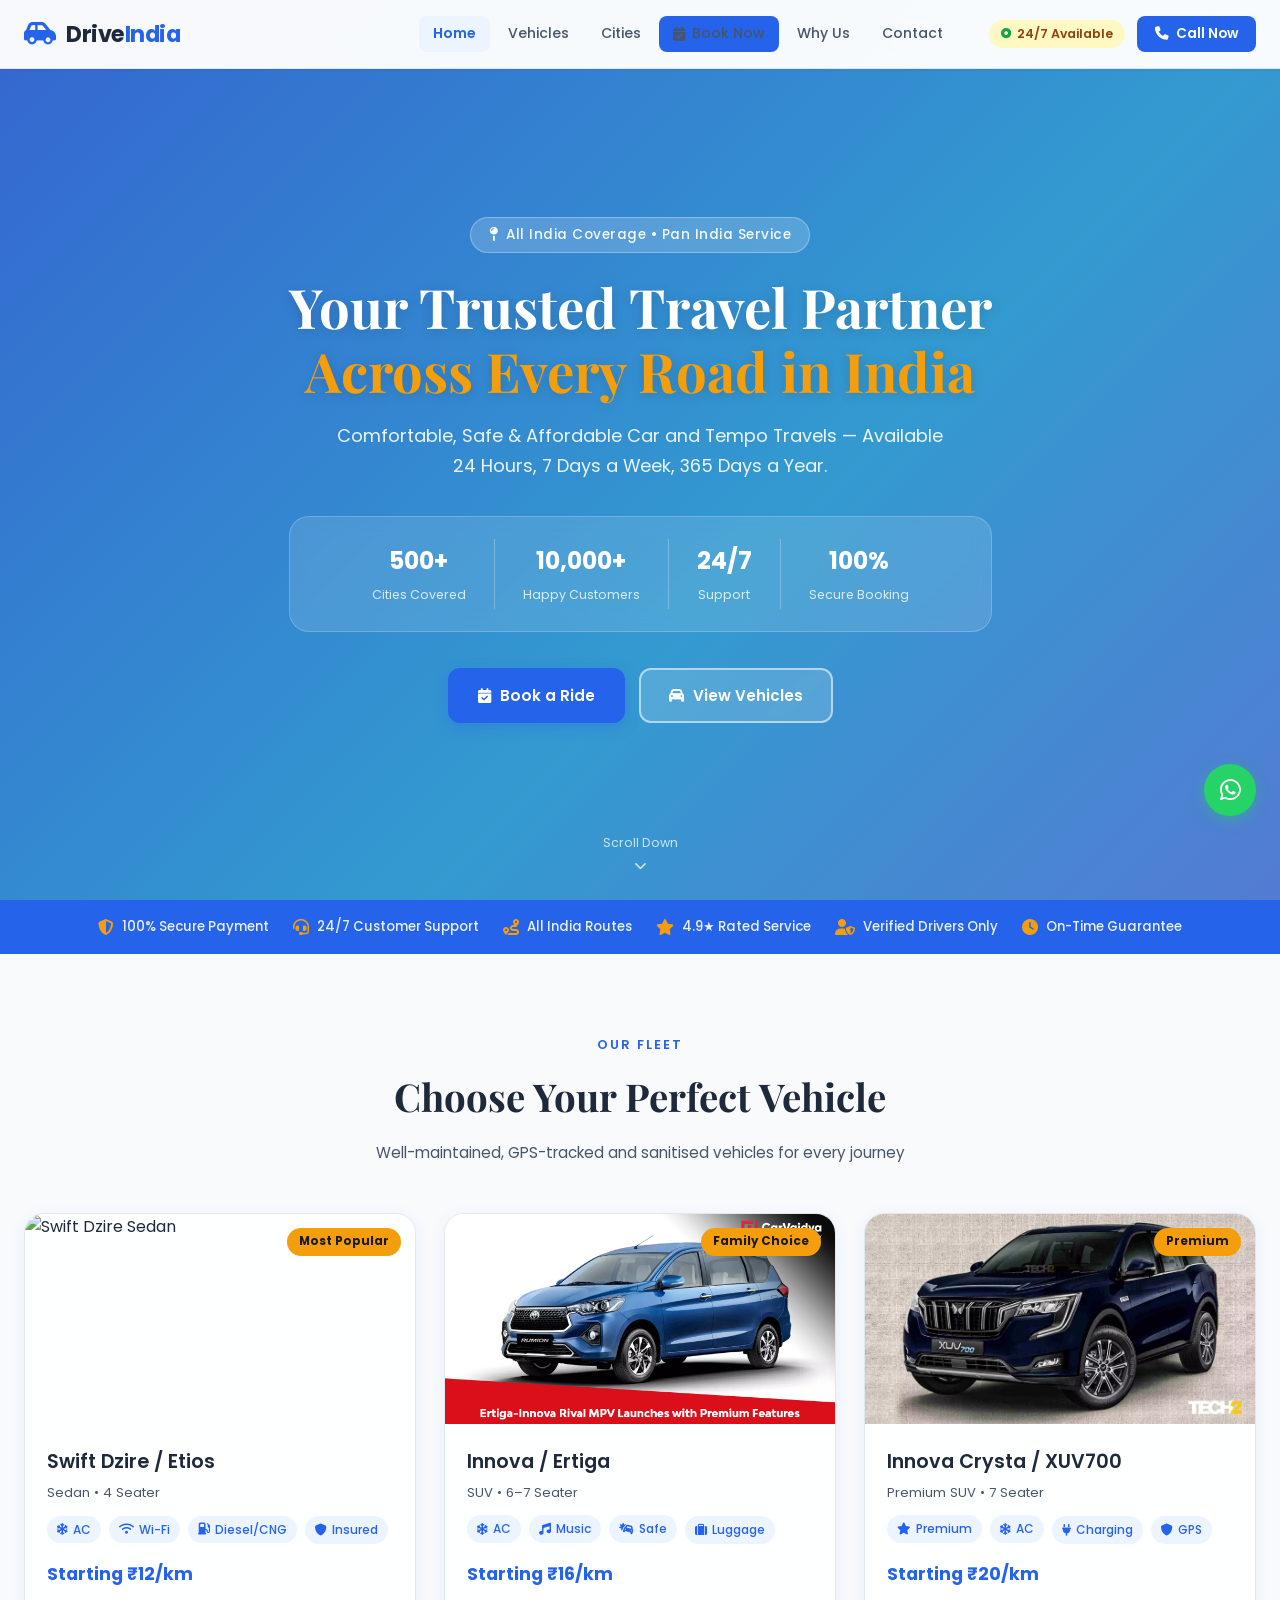
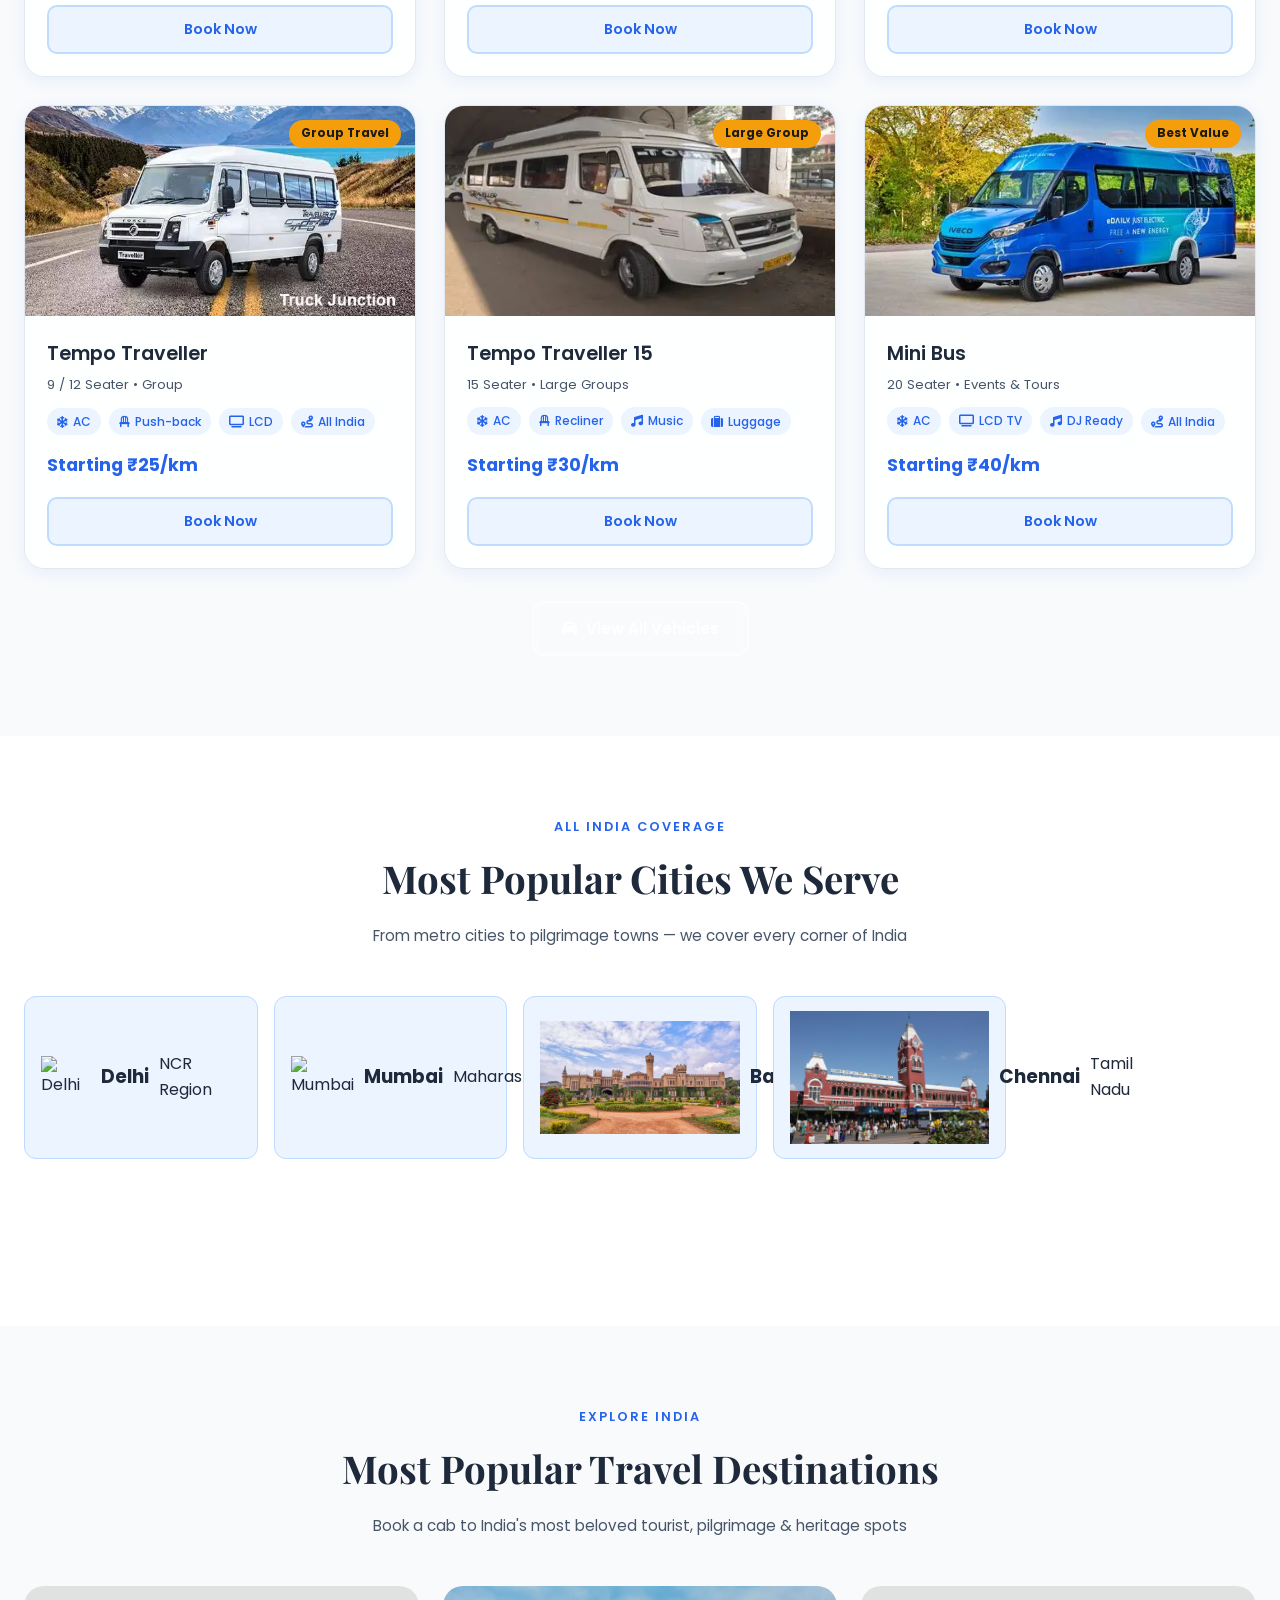
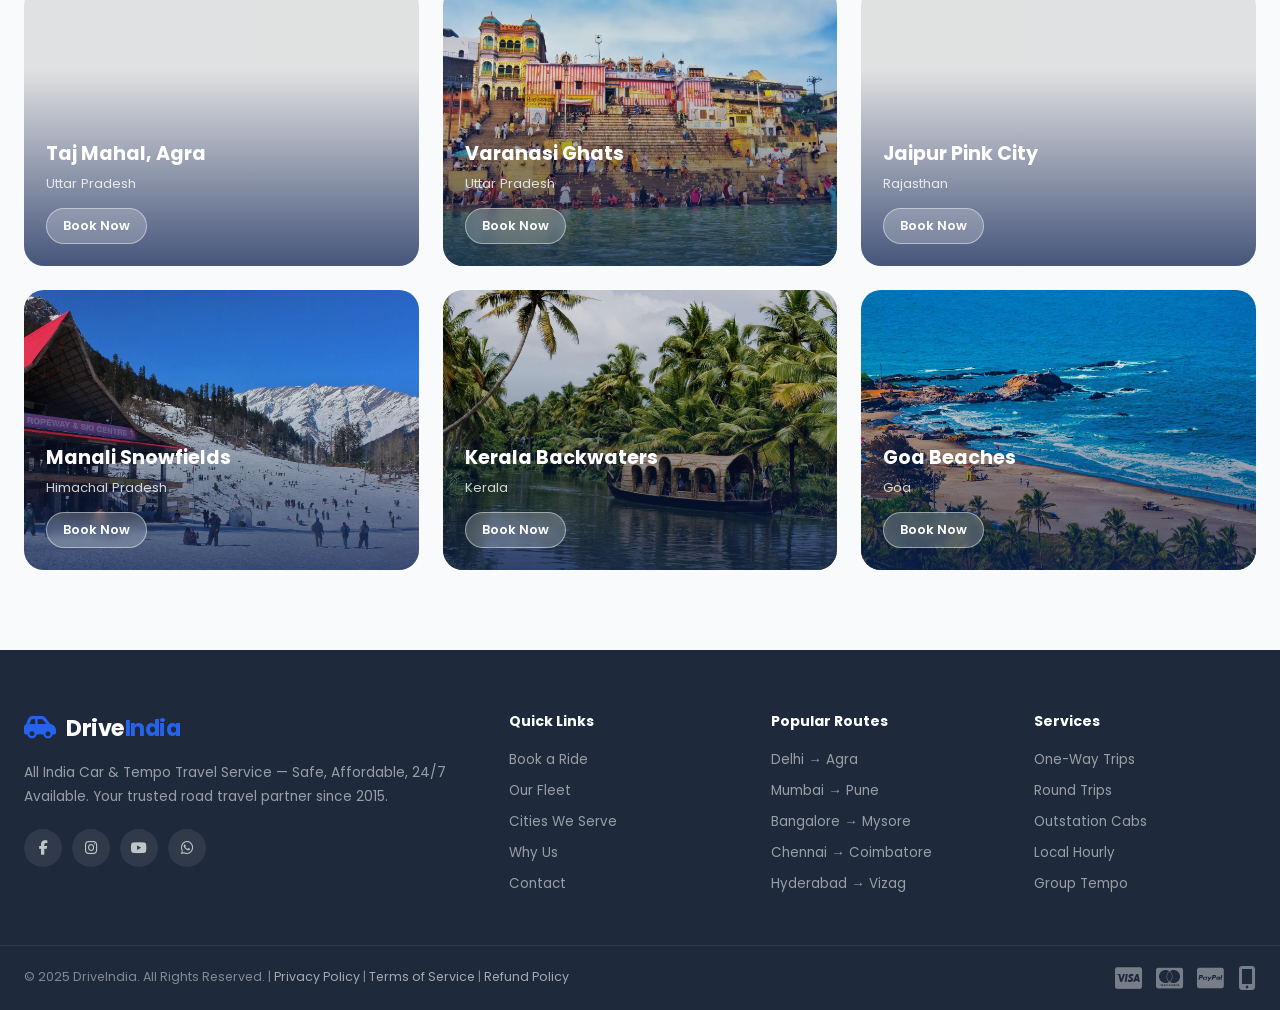
==== index.html @ 99b62d32 "first commit" ====
<!DOCTYPE html>
<html lang="en">

<head>
  <meta charset="UTF-8" />
  <meta name="viewport" content="width=device-width, initial-scale=1.0" />
  <title>DriveIndia – All India 24/7 Car & Tempo Travel Booking</title>
  <link rel="stylesheet" href="styles.css" />
  <link
    href="https://fonts.googleapis.com/css2?family=Poppins:wght@300;400;500;600;700&family=Playfair+Display:wght@700&display=swap"
    rel="stylesheet" />
  <link rel="stylesheet" href="https://cdnjs.cloudflare.com/ajax/libs/font-awesome/6.5.0/css/all.min.css" />
</head>

<body>

  <!-- ===== HEADER / NAVBAR ===== -->
  <header class="navbar" id="navbar">
    <div class="nav-container">
      <div class="logo">
        <i class="fas fa-car-side"></i>
        <span class="logo-text">Drive<span class="accent">India</span></span>
      </div>
      <nav class="nav-links" id="navLinks">
        <a href="index.html" class="active-page">Home</a>
        <a href="vehicles.html">Vehicles</a>
        <a href="cities.html">Cities</a>
        <a href="booking.html" class="nav-book-btn"><i class="fas fa-calendar-check"></i> Book Now</a>
        <a href="whyuse.html">Why Us</a>
        <a href="contact.html">Contact</a>
      </nav>
      <div class="nav-right">
        <span class="badge-24"><i class="fas fa-circle-dot"></i> 24/7 Available</span>
        <button class="btn-call" onclick="window.location.href='tel:+919999999999'">
          <i class="fas fa-phone"></i> Call Now
        </button>
        <div class="hamburger" id="hamburger" onclick="toggleMenu()">
          <span></span><span></span><span></span>
        </div>
      </div>
    </div>
  </header>

  <!-- ===== HERO SECTION ===== -->
  <section class="hero" id="home">
    <div class="hero-overlay"></div>
    <div class="hero-content">
      <p class="hero-eyebrow"><i class="fas fa-map-pin"></i> All India Coverage • Pan India Service</p>
      <h1 class="hero-title">Your Trusted Travel Partner<br><span class="accent">Across Every Road in India</span></h1>
      <p class="hero-subtitle">Comfortable, Safe & Affordable Car and Tempo Travels — Available 24 Hours, 7 Days a Week,
        365 Days a Year.</p>
      <div class="hero-stats">
        <div class="stat"><strong>500+</strong><span>Cities Covered</span></div>
        <div class="stat-divider"></div>
        <div class="stat"><strong>10,000+</strong><span>Happy Customers</span></div>
        <div class="stat-divider"></div>
        <div class="stat"><strong>24/7</strong><span>Support</span></div>
        <div class="stat-divider"></div>
        <div class="stat"><strong>100%</strong><span>Secure Booking</span></div>
      </div>
      <div class="hero-btns">
        <a href="booking.html" class="btn-primary"><i class="fas fa-calendar-check"></i> Book a Ride</a>
        <a href="vehicles.html" class="btn-outline"><i class="fas fa-car"></i> View Vehicles</a>
      </div>
    </div>
    <div class="hero-scroll-indicator">
      <span>Scroll Down</span>
      <i class="fas fa-chevron-down"></i>
    </div>
  </section>

  <!-- ===== TRUST STRIP ===== -->
  <section class="trust-strip">
    <div class="trust-container">
      <div class="trust-item"><i class="fas fa-shield-halved"></i><span>100% Secure Payment</span></div>
      <div class="trust-item"><i class="fas fa-headset"></i><span>24/7 Customer Support</span></div>
      <div class="trust-item"><i class="fas fa-route"></i><span>All India Routes</span></div>
      <div class="trust-item"><i class="fas fa-star"></i><span>4.9★ Rated Service</span></div>
      <div class="trust-item"><i class="fas fa-user-shield"></i><span>Verified Drivers Only</span></div>
      <div class="trust-item"><i class="fas fa-clock"></i><span>On-Time Guarantee</span></div>
    </div>
  </section>

  <!-- ===== VEHICLES SECTION ===== -->
  <section class="vehicles-section" id="vehicles">
    <div class="section-header">
      <p class="section-eyebrow">Our Fleet</p>
      <h2>Choose Your Perfect Vehicle</h2>
      <p class="section-sub">Well-maintained, GPS-tracked and sanitised vehicles for every journey</p>
    </div>
    <div class="vehicles-grid">

      <div class="vehicle-card">
        <div class="vehicle-img-wrap">
          <img src="https://images.unsplash.com/photo-1590362891991-f776e747a588?w=600&q=80" alt="Swift Dzire Sedan"
            loading="lazy" />
          <div class="vehicle-badge">Most Popular</div>
        </div>
        <div class="vehicle-body">
          <h3>Swift Dzire / Etios</h3>
          <p class="vehicle-type">Sedan • 4 Seater</p>
          <div class="vehicle-features">
            <span><i class="fas fa-snowflake"></i> AC</span>
            <span><i class="fas fa-wifi"></i> Wi-Fi</span>
            <span><i class="fas fa-gas-pump"></i> Diesel/CNG</span>
            <span><i class="fas fa-shield"></i> Insured</span>
          </div>
          <div class="vehicle-price">Starting ₹12/km</div>
          <a href="booking.html?vehicle=sedan" class="btn-book-sm">Book Now</a>
        </div>
      </div>

      <div class="vehicle-card">
        <div class="vehicle-img-wrap">
          <img src="/images/innova.jpg" alt="Toyota Innova SUV" loading="lazy" />
          <div class="vehicle-badge">Family Choice</div>
        </div>
        <div class="vehicle-body">
          <h3>Innova / Ertiga</h3>
          <p class="vehicle-type">SUV • 6–7 Seater</p>
          <div class="vehicle-features">
            <span><i class="fas fa-snowflake"></i> AC</span>
            <span><i class="fas fa-music"></i> Music</span>
            <span><i class="fas fa-car-burst"></i> Safe</span>
            <span><i class="fas fa-suitcase"></i> Luggage</span>
          </div>
          <div class="vehicle-price">Starting ₹16/km</div>
          <a href="booking.html?vehicle=suv" class="btn-book-sm">Book Now</a>
        </div>
      </div>

      <div class="vehicle-card">
        <div class="vehicle-img-wrap">
          <img src="/images/xuv700.avif" alt="Innova Crysta Premium" loading="lazy" />
          <div class="vehicle-badge">Premium</div>
        </div>
        <div class="vehicle-body">
          <h3>Innova Crysta / XUV700</h3>
          <p class="vehicle-type">Premium SUV • 7 Seater</p>
          <div class="vehicle-features">
            <span><i class="fas fa-star"></i> Premium</span>
            <span><i class="fas fa-snowflake"></i> AC</span>
            <span><i class="fas fa-plug"></i> Charging</span>
            <span><i class="fas fa-shield"></i> GPS</span>
          </div>
          <div class="vehicle-price">Starting ₹20/km</div>
          <a href="booking.html?vehicle=xuv" class="btn-book-sm">Book Now</a>
        </div>
      </div>

      <div class="vehicle-card">
        <div class="vehicle-img-wrap">
          <img src="/images/tempo-traveller-3050-1632120806.webp" alt="Tempo Traveller 9 Seater" loading="lazy" />
          <div class="vehicle-badge">Group Travel</div>
        </div>
        <div class="vehicle-body">
          <h3>Tempo Traveller</h3>
          <p class="vehicle-type">9 / 12 Seater • Group</p>
          <div class="vehicle-features">
            <span><i class="fas fa-snowflake"></i> AC</span>
            <span><i class="fas fa-chair"></i> Push-back</span>
            <span><i class="fas fa-tv"></i> LCD</span>
            <span><i class="fas fa-route"></i> All India</span>
          </div>
          <div class="vehicle-price">Starting ₹25/km</div>
          <a href="booking.html?vehicle=tempo-9" class="btn-book-sm">Book Now</a>
        </div>
      </div>

      <div class="vehicle-card">
        <div class="vehicle-img-wrap">
          <img src="/images/tempo15.webp" alt="Tempo Traveller 15 Seater" loading="lazy" />
          <div class="vehicle-badge">Large Group</div>
        </div>
        <div class="vehicle-body">
          <h3>Tempo Traveller 15</h3>
          <p class="vehicle-type">15 Seater • Large Groups</p>
          <div class="vehicle-features">
            <span><i class="fas fa-snowflake"></i> AC</span>
            <span><i class="fas fa-chair"></i> Recliner</span>
            <span><i class="fas fa-music"></i> Music</span>
            <span><i class="fas fa-suitcase"></i> Luggage</span>
          </div>
          <div class="vehicle-price">Starting ₹30/km</div>
          <a href="booking.html?vehicle=tempo-15" class="btn-book-sm">Book Now</a>
        </div>
      </div>

      <div class="vehicle-card">
        <div class="vehicle-img-wrap">
          <img src="/images/mini bus.webp" alt="Mini Bus 20 Seater" loading="lazy" />
          <div class="vehicle-badge">Best Value</div>
        </div>
        <div class="vehicle-body">
          <h3>Mini Bus</h3>
          <p class="vehicle-type">20 Seater • Events & Tours</p>
          <div class="vehicle-features">
            <span><i class="fas fa-snowflake"></i> AC</span>
            <span><i class="fas fa-tv"></i> LCD TV</span>
            <span><i class="fas fa-music"></i> DJ Ready</span>
            <span><i class="fas fa-route"></i> All India</span>
          </div>
          <div class="vehicle-price">Starting ₹40/km</div>
          <a href="booking.html?vehicle=minibus" class="btn-book-sm">Book Now</a>
        </div>
      </div>

    </div>
    <div style="text-align:center;margin-top:32px">
      <a href="vehicles.html" class="btn-outline"><i class="fas fa-car"></i> View All Vehicles</a>
    </div>
  </section>

  <!-- ===== POPULAR CITIES ===== -->
  <section class="cities-section">
    <div class="section-header">
      <p class="section-eyebrow">All India Coverage</p>
      <h2>Most Popular Cities We Serve</h2>
      <p class="section-sub">From metro cities to pilgrimage towns — we cover every corner of India</p>
    </div>
    <div class="cities-grid">
      <div class="city-card">
        <img src="https://images.unsplash.com/photo-1587474260584-136574528ed5?w=400&q=80" alt="Delhi" />
        <h3>Delhi</h3>
        <p>NCR Region</p>
      </div>
      <div class="city-card">
        <img src="https://images.unsplash.com/photo-1570168007204-dfb528c6958f?w=400&q=80" alt="Mumbai" />
        <h3>Mumbai</h3>
        <p>Maharashtra</p>
      </div>
      <div class="city-card">
        <img src="/images/bangolore.jpg" alt="Bangalore" />
        <h3>Bangalore</h3>
        <p>Karnataka</p>
      </div>
      <div class="city-card">
        <img src="/images/Chennai-bg.avif" alt="Chennai" />
        <h3>Chennai</h3>
        <p>Tamil Nadu</p>
      </div>
    </div>
    <div style="text-align:center;margin-top:32px">
      <a href="cities.html" class="btn-outline"><i class="fas fa-map-marker-alt"></i> View All 500+ Cities</a>
    </div>
  </section>

  <!-- ===== POPULAR DESTINATIONS ===== -->
  <section class="destinations-section">
    <div class="section-header">
      <p class="section-eyebrow">Explore India</p>
      <h2>Most Popular Travel Destinations</h2>
      <p class="section-sub">Book a cab to India's most beloved tourist, pilgrimage & heritage spots</p>
    </div>
    <div class="destinations-grid">
      <div class="dest-card"
        style="background-image:url('https://images.unsplash.com/photo-1564507592333-c60657eea523?w=800&q=80')">
        <div class="dest-overlay"></div>
        <div class="dest-content">
          <h3>Taj Mahal, Agra</h3>
          <p>Uttar Pradesh</p><a href="booking.html" class="dest-btn">Book Now</a>
        </div>
      </div>
      <div class="dest-card" style="background-image:url('/images/Varanasi\ Ghats.webp')">
        <div class="dest-overlay"></div>
        <div class="dest-content">
          <h3>Varanasi Ghats</h3>
          <p>Uttar Pradesh</p><a href="booking.html" class="dest-btn">Book Now</a>
        </div>
      </div>
      <div class="dest-card"
        style="background-image:url('https://images.unsplash.com/photo-1477587458883-47145ed94245?w=800&q=80')">
        <div class="dest-overlay"></div>
        <div class="dest-content">
          <h3>Jaipur Pink City</h3>
          <p>Rajasthan</p><a href="booking.html" class="dest-btn">Book Now</a>
        </div>
      </div>
      <div class="dest-card" style="background-image:url('/images/snowfall.webp')">
        <div class="dest-overlay"></div>
        <div class="dest-content">
          <h3>Manali Snowfields</h3>
          <p>Himachal Pradesh</p><a href="booking.html" class="dest-btn">Book Now</a>
        </div>
      </div>
      <div class="dest-card" style="background-image:url('/images/kerala.jpg')">
        <div class="dest-overlay"></div>
        <div class="dest-content">
          <h3>Kerala Backwaters</h3>
          <p>Kerala</p><a href="booking.html" class="dest-btn">Book Now</a>
        </div>
      </div>
      <div class="dest-card" style="background-image:url('/images/Goa\ Beaches.jpg')">
        <div class="dest-overlay"></div>
        <div class="dest-content">
          <h3>Goa Beaches</h3>
          <p>Goa</p><a href="booking.html" class="dest-btn">Book Now</a>
        </div>
      </div>
    </div>
  </section>

  <!-- ===== FOOTER ===== -->
  <footer class="footer">
    <div class="footer-top">
      <div class="footer-brand">
        <div class="logo"><i class="fas fa-car-side"></i> <span class="logo-text">Drive<span
              class="accent">India</span></span></div>
        <p>All India Car & Tempo Travel Service — Safe, Affordable, 24/7 Available. Your trusted road travel partner
          since 2015.</p>
        <div class="social-links">
          <a href="#"><i class="fab fa-facebook-f"></i></a>
          <a href="#"><i class="fab fa-instagram"></i></a>
          <a href="#"><i class="fab fa-youtube"></i></a>
          <a href="#"><i class="fab fa-whatsapp"></i></a>
        </div>
      </div>
      <div class="footer-links">
        <h4>Quick Links</h4>
        <a href="booking.html">Book a Ride</a>
        <a href="vehicles.html">Our Fleet</a>
        <a href="cities.html">Cities We Serve</a>
        <a href="whyuse.html">Why Us</a>
        <a href="contact.html">Contact</a>
      </div>
      <div class="footer-links">
        <h4>Popular Routes</h4>
        <a href="booking.html">Delhi → Agra</a>
        <a href="booking.html">Mumbai → Pune</a>
        <a href="booking.html">Bangalore → Mysore</a>
        <a href="booking.html">Chennai → Coimbatore</a>
        <a href="booking.html">Hyderabad → Vizag</a>
      </div>
      <div class="footer-links">
        <h4>Services</h4>
        <a href="booking.html">One-Way Trips</a>
        <a href="booking.html">Round Trips</a>
        <a href="booking.html">Outstation Cabs</a>
        <a href="booking.html">Local Hourly</a>
        <a href="booking.html">Group Tempo</a>
      </div>
    </div>
    <div class="footer-bottom">
      <p>© 2025 DriveIndia. All Rights Reserved. | <a href="#">Privacy Policy</a> | <a href="#">Terms of Service</a> |
        <a href="#">Refund Policy</a>
      </p>
      <div class="payment-icons">
        <i class="fab fa-cc-visa"></i>
        <i class="fab fa-cc-mastercard"></i>
        <i class="fab fa-cc-paypal"></i>
        <i class="fas fa-mobile-alt"></i>
      </div>
    </div>
  </footer>

  <!-- ===== FLOATING ELEMENTS ===== -->
  <a href="https://wa.me/919999999999" class="whatsapp-float" target="_blank">
    <i class="fab fa-whatsapp"></i>
  </a>
  <button class="scroll-top" id="scrollTop" onclick="scrollToTop()">
    <i class="fas fa-chevron-up"></i>
  </button>

  <script src="script.js"></script>
</body>

</html>
---- styles.css ----
/* =========================================
   DriveIndia – styles.css
   Light, peaceful, professional palette
   ========================================= */

/* ---- CSS Variables ---- */
:root {
  --sky: #EBF4FF;
  --sky-mid: #D6EAFF;
  --blue: #2563EB;
  --blue-dark: #1D4ED8;
  --blue-light: #BFDBFE;
  --teal: transparent;
  --mint: #F0FDF9;
  --white: #FFFFFF;
  --offwhite: #F8FAFC;
  --grey-50: #F9FAFB;
  --grey-100: #F1F5F9;
  --grey-200: #E2E8F0;
  --grey-400: #94A3B8;
  --grey-600: #475569;
  --grey-800: #1E293B;
  --accent: #F59E0B;
  --accent-light: #FEF9C3;
  --green: #16A34A;
  --red: #DC2626;
  --shadow-sm: 0 1px 3px rgba(0,0,0,0.06);
  --shadow-md: 0 4px 16px rgba(37,99,235,0.08);
  --shadow-lg: 0 8px 32px rgba(37,99,235,0.12);
  --radius: 12px;
  --radius-lg: 20px;
  --font-body: 'Poppins', sans-serif;
  --font-display: 'Playfair Display', serif;
  --transition: 0.25s ease;
}

/* ---- Reset ---- */
*, *::before, *::after { box-sizing: border-box; margin: 0; padding: 0; }
html { scroll-behavior: smooth; }
body { font-family: var(--font-body); background: var(--offwhite); color: var(--grey-800); line-height: 1.65; overflow-x: hidden; }
img { max-width: 100%; display: block; }
a { text-decoration: none; color: inherit; }
input, select, textarea, button { font-family: var(--font-body); }
button { cursor: pointer; border: none; outline: none; }

/* ---- SCROLLBAR ---- */
::-webkit-scrollbar { width: 6px; }
::-webkit-scrollbar-track { background: var(--grey-100); }
::-webkit-scrollbar-thumb { background: var(--blue); border-radius: 4px; }

/* =========================================
   NAVBAR
   ========================================= */
.navbar {
  position: fixed; top: 0; left: 0; right: 0; z-index: 1000;
  background: rgba(255,255,255,0.96);
  backdrop-filter: blur(10px);
  border-bottom: 1px solid var(--grey-200);
  box-shadow: var(--shadow-sm);
  transition: var(--transition);
}
.navbar.scrolled { box-shadow: var(--shadow-md); }
.nav-container {
  max-width: 1280px; margin: 0 auto;
  padding: 0 24px;
  height: 68px;
  display: flex; align-items: center; gap: 32px;
}
.logo { display: flex; align-items: center; gap: 10px; }
.logo i { font-size: 1.6rem; color: var(--blue); }
.logo-text { font-size: 1.4rem; font-weight: 700; color: var(--grey-800); letter-spacing: -0.5px; }
.logo-text .accent { color: var(--blue); }
.nav-links { display: flex; gap: 4px; margin-left: auto; }
.nav-links a {
  padding: 6px 14px; border-radius: 8px;
  font-size: 0.88rem; font-weight: 500; color: var(--grey-600);
  transition: var(--transition);
}
.nav-links a:hover { background: var(--sky); color: var(--blue); }
.nav-links a.active-page { background: var(--sky); color: var(--blue); font-weight: 600; }
.nav-book-btn {
  background: var(--blue); color: var(--white);
  padding: 8px 18px; border-radius: 8px;
  font-size: 0.85rem; font-weight: 600;
  display: flex; align-items: center; gap: 7px;
  transition: var(--transition);
}
.nav-book-btn:hover { background: var(--blue-dark); transform: translateY(-1px); }
.nav-book-btn.active-page { background: var(--blue-dark); }
.nav-right { display: flex; align-items: center; gap: 12px; }
.badge-24 {
  display: flex; align-items: center; gap: 6px;
  background: var(--accent-light); color: #92400E;
  padding: 4px 12px; border-radius: 20px;
  font-size: 0.78rem; font-weight: 600;
}
.badge-24 i { color: var(--green); font-size: 0.65rem; animation: pulse 1.5s infinite; }
@keyframes pulse { 0%,100%{opacity:1} 50%{opacity:0.4} }
.btn-call {
  background: var(--blue); color: var(--white);
  padding: 8px 18px; border-radius: 8px;
  font-size: 0.85rem; font-weight: 600;
  display: flex; align-items: center; gap: 7px;
  transition: var(--transition);
}
.btn-call:hover { background: var(--blue-dark); transform: translateY(-1px); }
.hamburger { display: none; flex-direction: column; gap: 5px; cursor: pointer; padding: 4px; }
.hamburger span { display: block; width: 24px; height: 2px; background: var(--grey-800); border-radius: 2px; transition: var(--transition); }

/* =========================================
   PAGE HERO (for inner pages)
   ========================================= */
.page-hero {
  min-height: 45vh;
  background:
    linear-gradient(135deg, rgba(37,99,235,0.85) 0%, rgba(14,165,233,0.75) 60%, rgba(37,99,235,0.65) 100%),
    var(--hero-bg, url('https://images.unsplash.com/photo-1469854523086-cc02fe5d8800?w=1600&q=80')) center/cover no-repeat;
  display: flex; align-items: center; justify-content: center; flex-direction: column;
  padding: 120px 24px 60px;
  text-align: center;
  position: relative;
}
.breadcrumb {
  display: flex; align-items: center; gap: 8px;
  font-size: 0.85rem; color: rgba(255,255,255,0.85);
  margin-bottom: 16px;
}
.breadcrumb a { color: rgba(255,255,255,0.9); transition: var(--transition); }
.breadcrumb a:hover { color: var(--white); }
.breadcrumb i { font-size: 0.7rem; color: rgba(255,255,255,0.5); }
.page-hero h1 {
  font-family: var(--font-display);
  font-size: clamp(2rem, 4vw, 2.8rem);
  color: var(--white); line-height: 1.2;
  margin-bottom: 14px;
  text-shadow: 0 2px 10px rgba(0,0,0,0.15);
}
.page-hero p {
  font-size: clamp(0.9rem, 1.8vw, 1.05rem);
  color: rgba(255,255,255,0.85);
  max-width: 680px; margin: 0 auto;
}

/* =========================================
   HERO (landing page)
   ========================================= */
.hero {
  min-height: 100vh;
  background:
    linear-gradient(135deg, rgba(37,99,235,0.88) 0%, rgba(14,165,233,0.80) 60%, rgba(37,99,235,0.70) 100%),
    url('https://images.unsplash.com/photo-1469854523086-cc02fe5d8800?w=1600&q=80') center/cover no-repeat;
  display: flex; align-items: center; justify-content: center; flex-direction: column;
  padding: 100px 24px 60px;
  text-align: center;
  position: relative;
}
.hero-overlay { position: absolute; inset: 0; background: rgba(10,30,80,0.18); }
.hero-content { position: relative; z-index: 1; max-width: 860px; }
.hero-eyebrow {
  display: inline-flex; align-items: center; gap: 8px;
  background: rgba(255,255,255,0.18); color: rgba(255,255,255,0.95);
  padding: 6px 18px; border-radius: 30px; border: 1px solid rgba(255,255,255,0.3);
  font-size: 0.85rem; font-weight: 500; letter-spacing: 0.5px;
  margin-bottom: 22px;
}
.hero-title {
  font-family: var(--font-display);
  font-size: clamp(2rem, 5vw, 3.4rem);
  color: var(--white); line-height: 1.18;
  margin-bottom: 18px;
  text-shadow: 0 2px 12px rgba(0,0,0,0.15);
}
.hero-title .accent { color: var(--accent); }
.hero-subtitle {
  font-size: clamp(0.95rem, 2vw, 1.12rem); color: rgba(255,255,255,0.9);
  max-width: 620px; margin: 0 auto 36px;
}
.hero-stats {
  display: flex; flex-wrap: wrap; justify-content: center; gap: 0;
  background: rgba(255,255,255,0.12); border: 1px solid rgba(255,255,255,0.2);
  border-radius: var(--radius-lg); backdrop-filter: blur(8px);
  padding: 18px 30px; margin-bottom: 36px;
}
.stat { padding: 6px 28px; text-align: center; }
.stat strong { display: block; font-size: 1.5rem; font-weight: 700; color: var(--white); }
.stat span { font-size: 0.78rem; color: rgba(255,255,255,0.8); }
.stat-divider { width: 1px; background: rgba(255,255,255,0.25); margin: 4px 0; }
.hero-btns { display: flex; gap: 14px; justify-content: center; flex-wrap: wrap; }

.btn-primary {
  background: var(--blue); color: var(--white);
  padding: 13px 30px; border-radius: var(--radius);
  font-weight: 600; font-size: 0.95rem;
  display: inline-flex; align-items: center; gap: 9px;
  transition: var(--transition); box-shadow: 0 4px 14px rgba(37,99,235,0.35);
}
.btn-primary:hover { background: var(--blue-dark); transform: translateY(-2px); box-shadow: 0 6px 20px rgba(37,99,235,0.4); }

.btn-outline {
  background: rgba(255,255,255,0.15); color: var(--white);
  border: 2px solid rgba(255,255,255,0.55);
  padding: 13px 28px; border-radius: var(--radius);
  font-weight: 600; font-size: 0.95rem;
  display: inline-flex; align-items: center; gap: 9px;
  transition: var(--transition);
  backdrop-filter: blur(4px);
}
.btn-outline:hover { background: rgba(255,255,255,0.28); border-color: var(--white); transform: translateY(-2px); }

.hero-scroll-indicator {
  position: absolute; bottom: 28px; left: 50%; transform: translateX(-50%);
  color: rgba(255,255,255,0.75); font-size: 0.78rem;
  display: flex; flex-direction: column; align-items: center; gap: 6px;
  animation: bounce 2s infinite;
}
@keyframes bounce { 0%,100%{transform:translateX(-50%) translateY(0)} 50%{transform:translateX(-50%) translateY(6px)} }

/* =========================================
   TRUST STRIP
   ========================================= */
.trust-strip { background: var(--blue); padding: 16px 24px; }
.trust-container {
  max-width: 1280px; margin: 0 auto;
  display: flex; flex-wrap: wrap; justify-content: center; gap: 24px;
}
.trust-item {
  display: flex; align-items: center; gap: 8px;
  color: rgba(255,255,255,0.9); font-size: 0.83rem; font-weight: 500;
}
.trust-item i { color: var(--accent); font-size: 1rem; }

/* =========================================
   SECTION HEADERS
   ========================================= */
.section-header { text-align: center; max-width: 640px; margin: 0 auto 48px; }
.section-eyebrow {
  font-size: 0.8rem; font-weight: 600; letter-spacing: 2px; text-transform: uppercase;
  color: var(--blue); margin-bottom: 10px;
}
.section-header h2 { font-family: var(--font-display); font-size: clamp(1.7rem,3.5vw,2.4rem); color: var(--grey-800); margin-bottom: 12px; }
.section-sub { font-size: 0.95rem; color: var(--grey-600); }

/* =========================================
   BOOKING SECTION
   ========================================= */
.booking-section {
  padding: 80px 24px;
  background: linear-gradient(180deg, var(--sky) 0%, var(--white) 100%);
}
.booking-card {
  max-width: 1020px; margin: 0 auto;
  background: var(--white);
  border-radius: var(--radius-lg);
  box-shadow: var(--shadow-lg);
  overflow: hidden;
  border: 1px solid var(--grey-200);
}
.trip-tabs {
  display: flex; flex-wrap: wrap;
  background: var(--grey-100);
  border-bottom: 1px solid var(--grey-200);
}
.trip-tab {
  flex: 1; min-width: 120px;
  padding: 14px 18px;
  font-size: 0.875rem; font-weight: 500;
  color: var(--grey-600); background: transparent;
  transition: var(--transition);
  display: flex; align-items: center; justify-content: center; gap: 7px;
  border-bottom: 3px solid transparent;
}
.trip-tab:hover { color: var(--blue); background: var(--sky); }
.trip-tab.active { color: var(--blue); background: var(--white); border-bottom-color: var(--blue); font-weight: 600; }

#bookingForm { padding: 32px 36px; }

.form-grid { display: grid; grid-template-columns: repeat(2, 1fr); gap: 22px; margin-bottom: 24px; }
.form-group.full-width { grid-column: 1 / -1; }
.form-group { display: flex; flex-direction: column; gap: 7px; }
.form-group label { font-size: 0.82rem; font-weight: 600; color: var(--grey-600); display: flex; align-items: center; gap: 6px; }
.form-group label i { color: var(--blue); }
.form-group input, .form-group select, .form-group textarea {
  padding: 11px 14px; border: 1.5px solid var(--grey-200);
  border-radius: 10px; font-size: 0.9rem; color: var(--grey-800);
  background: var(--grey-50);
  transition: border-color 0.2s, box-shadow 0.2s;
  outline: none;
}
.form-group input:focus, .form-group select:focus, .form-group textarea:focus {
  border-color: var(--blue); background: var(--white);
  box-shadow: 0 0 0 3px var(--blue-light);
}
.form-group input.error, .form-group select.error { border-color: var(--red); }
.form-error { font-size: 0.75rem; color: var(--red); min-height: 16px; }

/* Price Estimator */
.price-estimator {
  display: flex; gap: 20px; flex-wrap: wrap;
  background: var(--sky); border: 1px solid var(--blue-light);
  border-radius: var(--radius); padding: 20px 24px; margin-bottom: 24px;
}
.price-box { flex: 1; min-width: 180px; }
.price-label { font-size: 0.78rem; font-weight: 600; color: var(--blue); text-transform: uppercase; margin-bottom: 6px; }
.price-amount { font-size: 2rem; font-weight: 700; color: var(--blue-dark); }
.price-note { font-size: 0.72rem; color: var(--grey-400); margin-top: 4px; }
.vehicle-info { flex: 1; min-width: 200px; font-size: 0.85rem; color: var(--grey-600); line-height: 1.8; }

/* Security Notice */
.security-notice {
  display: flex; align-items: flex-start; gap: 12px;
  background: #F0FDF4; border: 1px solid #A7F3D0;
  border-radius: var(--radius); padding: 14px 18px;
  margin-bottom: 24px;
}
.security-notice i { color: var(--green); font-size: 1.1rem; margin-top: 2px; flex-shrink: 0; }
.security-notice p { font-size: 0.82rem; color: #166534; line-height: 1.6; }

.form-actions { display: flex; gap: 14px; }
.btn-book {
  flex: 1; padding: 14px 28px;
  background: var(--blue); color: var(--white);
  border-radius: var(--radius); font-size: 1rem; font-weight: 700;
  display: flex; align-items: center; justify-content: center; gap: 9px;
  transition: var(--transition); box-shadow: 0 4px 14px rgba(37,99,235,0.3);
}
.btn-book:hover { background: var(--blue-dark); transform: translateY(-2px); }
.btn-reset {
  padding: 14px 22px;
  background: var(--grey-100); color: var(--grey-600);
  border-radius: var(--radius); font-size: 0.9rem; font-weight: 600;
  display: flex; align-items: center; gap: 7px; transition: var(--transition);
}
.btn-reset:hover { background: var(--grey-200); }

/* =========================================
   SUCCESS MODAL
   ========================================= */
.modal-overlay {
  position: fixed; inset: 0; z-index: 9999;
  background: rgba(10,30,80,0.45); backdrop-filter: blur(6px);
  display: none; align-items: center; justify-content: center; padding: 20px;
}
.modal-overlay.show { display: flex; animation: fadeIn 0.3s ease; }
@keyframes fadeIn { from{opacity:0} to{opacity:1} }
.modal-box {
  background: var(--white); border-radius: var(--radius-lg);
  padding: 48px 40px; max-width: 480px; width: 100%; text-align: center;
  box-shadow: 0 20px 60px rgba(0,0,0,0.18);
  animation: slideUp 0.35s ease;
}
@keyframes slideUp { from{opacity:0;transform:translateY(30px)} to{opacity:1;transform:translateY(0)} }
.modal-icon { font-size: 4rem; color: var(--green); margin-bottom: 20px; }
.modal-box h3 { font-size: 1.6rem; font-weight: 700; margin-bottom: 12px; }
.modal-box p { color: var(--grey-600); margin-bottom: 20px; line-height: 1.7; }
.modal-ref { background: var(--sky); border-radius: 8px; padding: 10px 16px; font-size: 0.88rem; color: var(--blue); font-weight: 500; margin-bottom: 28px; }
.modal-actions { display: flex; gap: 12px; justify-content: center; flex-wrap: wrap; }
.modal-actions .btn-outline { border-color: var(--blue); color: var(--blue); }
.modal-actions .btn-outline:hover { background: var(--sky); }

/* =========================================
   VEHICLES SECTION
   ========================================= */
.vehicles-section { padding: 80px 24px; background: var(--offwhite); }
.vehicles-grid {
  max-width: 1280px; margin: 0 auto;
  display: grid; grid-template-columns: repeat(auto-fill, minmax(300px,1fr)); gap: 28px;
}
.vehicle-card, .vehicle-detail-card {
  background: rgba(255, 255, 255, 0.85);
  backdrop-filter: blur(10px);
  border-radius: var(--radius-lg);
  box-shadow: var(--shadow-md);
  overflow: hidden;
  border: 1px solid var(--grey-200);
  transition: transform 0.3s, box-shadow 0.3s, background 0.3s;
  display: flex;
  flex-direction: column;
}

.vehicle-card:hover, .vehicle-detail-card:hover {
  transform: translateY(-6px);
  box-shadow: var(--shadow-lg);
  background: rgba(255, 255, 255, 1);
}

.vehicle-img-wrap, .vdc-img {
  position: relative;
  overflow: hidden;
  height: 210px;
}

.vehicle-img-wrap img, .vdc-img img {
  width: 100%;
  height: 100%;
  object-fit: cover;
  transition: transform 0.4s;
}

.vehicle-card:hover .vehicle-img-wrap img,
.vehicle-detail-card:hover .vdc-img img {
  transform: scale(1.05);
}

.vehicle-body, .vdc-body {
  padding: 22px;
  display: flex;
  flex-direction: column;
  flex-grow: 1;
}

.vehicle-body h3, .vdc-body h3 {
  font-size: 1.2rem;
  font-weight: 600;
  color: var(--grey-800);
  margin-bottom: 4px;
}

.vehicle-type {
  font-size: 0.82rem;
  color: var(--grey-600);
  margin-bottom: 12px;
}

.vehicle-badge, .vdc-badge {
  position: absolute;
  top: 14px;
  right: 14px;
  background: var(--accent);
  color: #1a1a1a;
  padding: 4px 12px;
  border-radius: 20px;
  font-size: 0.74rem;
  font-weight: 700;
  z-index: 2;
}

.vehicle-price, .vdc-price {
  font-size: 1.1rem;
  font-weight: 700;
  color: var(--blue);
  margin-bottom: 16px;
  margin-top: auto;
}

.vehicle-features {
  display: flex;
  flex-wrap: wrap;
  gap: 8px;
  margin-bottom: 16px;
}

.vehicle-features span {
  display: flex;
  align-items: center;
  gap: 5px;
  background: var(--sky);
  color: var(--blue);
  padding: 4px 10px;
  border-radius: 20px;
  font-size: 0.75rem;
  font-weight: 500;
}

.btn-book-sm {
  display: inline-flex;
  align-items: center;
  justify-content: center;
  width: 100%;
  padding: 11px;
  background: var(--sky);
  color: var(--blue);
  border: 2px solid var(--blue-light);
  border-radius: 10px;
  font-weight: 600;
  font-size: 0.9rem;
  transition: var(--transition);
}

.btn-book-sm:hover {
  background: var(--blue);
  color: var(--white);
  border-color: var(--blue);
}

/* ---- FILTER TABS / BUTTONS ---- */
.vehicles-filter, .dest-filters {
  display: flex;
  justify-content: center;
  flex-wrap: wrap;
  gap: 12px;
  margin: 0 auto 36px;
  max-width: 1000px;
  padding: 0 24px;
}

.filter-btn {
  background: var(--white);
  color: var(--grey-600);
  border: 1.5px solid var(--grey-200);
  padding: 10px 20px;
  border-radius: 30px;
  font-size: 0.88rem;
  font-weight: 600;
  display: inline-flex;
  align-items: center;
  gap: 8px;
  transition: var(--transition);
  box-shadow: var(--shadow-sm);
}

.filter-btn:hover {
  background: var(--sky);
  color: var(--blue);
  border-color: var(--blue-light);
  transform: translateY(-1px);
}

.filter-btn.active {
  background: var(--blue);
  color: var(--white);
  border-color: var(--blue);
  box-shadow: 0 4px 12px rgba(37,99,235,0.25);
}

/* ---- DESTINATIONS PAGE CONTENT ---- */
.dest-page-section {
  padding: 56px 24px 80px;
  background: var(--offwhite);
}

.dest-big-grid {
  max-width: 1280px;
  margin: 0 auto;
  display: grid;
  grid-template-columns: repeat(auto-fill, minmax(360px, 1fr));
  gap: 32px;
}

.dest-full-card {
  background: rgba(255, 255, 255, 0.85);
  backdrop-filter: blur(10px);
  border-radius: var(--radius-lg);
  box-shadow: var(--shadow-md);
  overflow: hidden;
  border: 1px solid var(--grey-200);
  transition: transform 0.3s, box-shadow 0.3s, background 0.3s;
  display: flex;
  flex-direction: column;
}

.dest-full-card:hover {
  transform: translateY(-6px);
  box-shadow: var(--shadow-lg);
  background: rgba(255, 255, 255, 1);
}

.dest-full-img {
  position: relative;
  overflow: hidden;
  height: 240px;
}

.dest-full-img img {
  width: 100%;
  height: 100%;
  object-fit: cover;
  transition: transform 0.4s;
}

.dest-full-card:hover .dest-full-img img {
  transform: scale(1.05);
}

.dest-cat-tag {
  position: absolute;
  top: 16px;
  left: 16px;
  background: var(--blue);
  color: var(--white);
  padding: 4px 14px;
  border-radius: 20px;
  font-size: 0.74rem;
  font-weight: 600;
  z-index: 2;
  box-shadow: 0 2px 8px rgba(37,99,235,0.25);
}

.dest-full-body {
  padding: 24px;
  display: flex;
  flex-direction: column;
  flex-grow: 1;
}

.dest-full-body h3 {
  font-size: 1.3rem;
  font-weight: 700;
  color: var(--grey-800);
  margin-bottom: 8px;
}

.dest-loc {
  font-size: 0.85rem;
  color: var(--grey-600);
  margin-bottom: 12px;
  display: flex;
  align-items: center;
  gap: 6px;
  font-weight: 500;
}

.dest-loc i {
  color: var(--red);
}

.dest-full-body p {
  font-size: 0.88rem;
  color: var(--grey-600);
  line-height: 1.6;
  margin-bottom: 20px;
}

.dest-full-footer {
  margin-top: auto;
  display: flex;
  align-items: center;
  justify-content: space-between;
  gap: 12px;
  padding-top: 16px;
  border-top: 1px solid var(--grey-100);
}

.dest-km {
  font-size: 0.78rem;
  color: var(--grey-400);
  line-height: 1.4;
}

.dest-km strong {
  display: block;
  font-size: 0.85rem;
  color: var(--grey-800);
  font-weight: 600;
}

/* =========================================
   CITIES SECTION
   ========================================= */
.cities-section { padding: 80px 24px; background: var(--white); }
.cities-search { max-width: 480px; margin: 0 auto 36px; position: relative; }
.cities-search input {
  width: 100%; padding: 13px 18px; border: 2px solid var(--grey-200);
  border-radius: 40px; font-size: 0.95rem; outline: none;
  background: var(--grey-50); transition: border-color 0.2s, box-shadow 0.2s;
}
.cities-search input:focus { border-color: var(--blue); box-shadow: 0 0 0 3px var(--blue-light); background: var(--white); }
.cities-page-section { padding: 40px 24px 80px; background: var(--offwhite); }
.state-group { max-width: 1280px; margin: 0 auto 40px; }
.state-heading { font-size: 1.25rem; font-weight: 700; color: var(--grey-800); margin-bottom: 16px; display: flex; align-items: center; gap: 8px; }
.state-heading i { color: var(--blue); }

.cities-grid, .state-grid {
  max-width: 1280px; margin: 0 auto;
  display: grid; grid-template-columns: repeat(auto-fill, minmax(210px,1fr)); gap: 16px;
}
.city-card, .s-city-card {
  background: var(--sky); border: 1.5px solid var(--blue-light);
  border-radius: 12px; padding: 14px 16px;
  display: flex; align-items: center; gap: 10px;
  transition: var(--transition); cursor: pointer;
}
.city-card:hover, .s-city-card:hover { background: var(--blue); color: var(--white); border-color: var(--blue); transform: translateY(-2px); box-shadow: var(--shadow-sm); }
.city-card i, .s-city-card i { font-size: 1.1rem; color: var(--blue); flex-shrink: 0; transition: var(--transition); }
.city-card:hover i, .s-city-card:hover i { color: var(--white); }
.city-card span, .s-city-card .city-name {
  font-size: 0.88rem; font-weight: 600; color: var(--grey-800);
  transition: var(--transition);
  white-space: nowrap; overflow: hidden; text-overflow: ellipsis;
  flex: 1;
}
.city-card:hover span, .s-city-card:hover .city-name { color: var(--white); }
.s-city-card .city-tag {
  font-size: 0.7rem; color: var(--grey-600); margin-left: auto;
  transition: var(--transition);
  white-space: nowrap; flex-shrink: 0;
}
.s-city-card:hover .city-tag { color: rgba(255, 255, 255, 0.8); }

/* =========================================
   POPULAR ROUTES SECTION
   ========================================= */
.popular-routes-section { padding: 0 24px 80px; background: var(--offwhite); }
.routes-grid {
  max-width: 1280px; margin: 0 auto;
  display: grid; grid-template-columns: repeat(auto-fill, minmax(280px,1fr)); gap: 20px;
}
.route-card {
  background: var(--white); border-radius: 12px; padding: 20px;
  border: 1px solid var(--grey-200); box-shadow: var(--shadow-sm);
  cursor: pointer; transition: var(--transition);
  display: flex; flex-direction: column; gap: 8px;
}
.route-card:hover { transform: translateY(-3px); box-shadow: var(--shadow-md); border-color: var(--blue-light); }
.route-cities { font-size: 1.05rem; font-weight: 600; color: var(--grey-800); display: flex; align-items: center; gap: 10px; }
.route-arrow i { color: var(--blue); font-size: 0.85rem; }
.route-info { font-size: 0.85rem; color: var(--grey-600); display: flex; justify-content: space-between; align-items: center; }
.route-info strong { color: var(--blue); }

/* =========================================
   DESTINATIONS SECTION
   ========================================= */
.destinations-section { padding: 80px 24px; background: var(--grey-50); }
.destinations-grid {
  max-width: 1280px; margin: 0 auto;
  display: grid; grid-template-columns: repeat(auto-fill, minmax(340px,1fr)); gap: 24px;
}
.dest-card {
  height: 280px; border-radius: var(--radius-lg); overflow: hidden;
  position: relative; background-size: cover; background-position: center;
  transition: transform 0.3s, box-shadow 0.3s;
}
.dest-card:hover { transform: translateY(-5px); box-shadow: var(--shadow-lg); }
.dest-overlay { position: absolute; inset: 0; background: linear-gradient(to top, rgba(10,30,80,0.75) 0%, rgba(0,0,0,0.1) 70%); }
.dest-content {
  position: absolute; bottom: 0; left: 0; right: 0;
  padding: 22px;
}
.dest-content h3 { color: var(--white); font-size: 1.2rem; font-weight: 700; margin-bottom: 3px; }
.dest-content p { color: rgba(255,255,255,0.8); font-size: 0.82rem; margin-bottom: 14px; }
.dest-btn {
  display: inline-flex; align-items: center;
  background: rgba(255,255,255,0.22); color: var(--white);
  border: 1px solid rgba(255,255,255,0.45);
  padding: 6px 16px; border-radius: 20px;
  font-size: 0.8rem; font-weight: 600;
  backdrop-filter: blur(4px);
  transition: var(--transition);
}
.dest-btn:hover { background: var(--blue); border-color: var(--blue); }

/* =========================================
   WHY US
   ========================================= */
.why-section { padding: 80px 24px; background: var(--sky); }
.why-grid {
  max-width: 1280px; margin: 0 auto;
  display: grid; grid-template-columns: repeat(auto-fill, minmax(280px,1fr)); gap: 24px;
}
.why-card {
  background: var(--white); border-radius: var(--radius-lg);
  padding: 32px 28px; border: 1px solid var(--grey-200);
  transition: transform 0.3s, box-shadow 0.3s;
}
.why-card:hover { transform: translateY(-4px); box-shadow: var(--shadow-lg); }
.why-icon {
  width: 56px; height: 56px; border-radius: 14px;
  background: var(--sky); display: flex; align-items: center; justify-content: center;
  margin-bottom: 18px;
}
.why-icon i { font-size: 1.4rem; color: var(--blue); }
.why-card h4 { font-size: 1rem; font-weight: 700; color: var(--grey-800); margin-bottom: 10px; }
.why-card p { font-size: 0.88rem; color: var(--grey-600); line-height: 1.7; }

/* =========================================
   TESTIMONIALS
   ========================================= */
.testimonials-section { padding: 80px 24px; background: var(--white); }
.testimonials-grid {
  max-width: 1100px; margin: 0 auto;
  display: grid; grid-template-columns: repeat(auto-fill, minmax(300px,1fr)); gap: 24px;
}
.testi-card {
  background: var(--sky); border: 1px solid var(--blue-light);
  border-radius: var(--radius-lg); padding: 28px;
  transition: transform 0.3s;
}
.testi-card:hover { transform: translateY(-4px); }
.testi-stars { font-size: 1rem; color: var(--accent); margin-bottom: 14px; letter-spacing: 2px; }
.testi-card p { font-size: 0.9rem; color: var(--grey-600); line-height: 1.75; margin-bottom: 20px; font-style: italic; }
.testi-author { display: flex; align-items: center; gap: 12px; }
.testi-avatar {
  width: 44px; height: 44px; border-radius: 50%;
  background: var(--blue); color: var(--white);
  display: flex; align-items: center; justify-content: center;
  font-weight: 700; font-size: 1rem; flex-shrink: 0;
}
.testi-author strong { display: block; font-size: 0.88rem; color: var(--grey-800); }
.testi-author span { font-size: 0.76rem; color: var(--grey-400); }

/* =========================================
   HOW IT WORKS
   ========================================= */
.how-section { padding: 80px 24px; background: var(--grey-50); }
.steps-container {
  max-width: 900px; margin: 0 auto;
  display: flex; align-items: center; justify-content: center;
  gap: 16px; flex-wrap: wrap;
}
.step-card {
  flex: 1; min-width: 200px; max-width: 260px;
  background: var(--white); border-radius: var(--radius-lg);
  padding: 32px 24px; text-align: center;
  border: 1.5px solid var(--grey-200);
  box-shadow: var(--shadow-sm);
  transition: var(--transition);
}
.step-card:hover { box-shadow: var(--shadow-lg); border-color: var(--blue-light); transform: translateY(-4px); }
.step-num { font-size: 0.72rem; font-weight: 700; color: var(--blue); letter-spacing: 2px; margin-bottom: 12px; }
.step-icon {
  width: 60px; height: 60px; border-radius: 50%;
  background: var(--sky); display: flex; align-items: center; justify-content: center;
  margin: 0 auto 16px;
}
.step-icon i { font-size: 1.4rem; color: var(--blue); }
.step-card h4 { font-size: 0.98rem; font-weight: 700; color: var(--grey-800); margin-bottom: 8px; }
.step-card p { font-size: 0.82rem; color: var(--grey-600); line-height: 1.65; }
.step-arrow { color: var(--blue-light); font-size: 1.2rem; }

/* =========================================
   CONTACT
   ========================================= */
.contact-section { padding: 80px 24px; background: var(--sky); }
.contact-grid {
  max-width: 1100px; margin: 0 auto;
  display: grid; grid-template-columns: 1fr 1fr; gap: 48px; align-items: start;
}
.contact-info h2 { font-family: var(--font-display); font-size: 2rem; color: var(--grey-800); margin-bottom: 12px; }
.contact-info p { color: var(--grey-600); margin-bottom: 32px; font-size: 0.95rem; }
.contact-items { display: flex; flex-direction: column; gap: 14px; }
.contact-item {
  display: flex; align-items: center; gap: 16px;
  background: var(--white); border-radius: 12px;
  padding: 16px 20px; border: 1px solid var(--grey-200);
  transition: var(--transition);
}
.contact-item:hover { border-color: var(--blue); box-shadow: var(--shadow-md); transform: translateX(4px); }
.ci-icon {
  width: 44px; height: 44px; border-radius: 10px;
  background: var(--sky); display: flex; align-items: center; justify-content: center;
  flex-shrink: 0;
}
.ci-icon i { font-size: 1.1rem; color: var(--blue); }
.ci-icon.whatsapp { background: #DCFCE7; }
.ci-icon.whatsapp i { color: #16A34A; }
.ci-icon.email { background: #FEF9C3; }
.ci-icon.email i { color: #A16207; }
.ci-icon.location { background: #FFE4E6; }
.ci-icon.location i { color: #BE123C; }
.contact-item strong { display: block; font-size: 0.82rem; color: var(--grey-800); font-weight: 600; }
.contact-item span { font-size: 0.88rem; color: var(--grey-600); }

.contact-form-box {
  background: var(--white); border-radius: var(--radius-lg);
  padding: 36px 32px; box-shadow: var(--shadow-lg);
  border: 1px solid var(--grey-200);
}
.contact-form-box h3 { font-size: 1.3rem; font-weight: 700; color: var(--grey-800); margin-bottom: 24px; }
.cform-group { margin-bottom: 16px; }
.cform-group input, .cform-group textarea {
  width: 100%; padding: 12px 16px;
  border: 1.5px solid var(--grey-200); border-radius: 10px;
  font-size: 0.9rem; color: var(--grey-800);
  background: var(--grey-50); outline: none;
  transition: border-color 0.2s, box-shadow 0.2s;
}
.cform-group input:focus, .cform-group textarea:focus {
  border-color: var(--blue); background: var(--white);
  box-shadow: 0 0 0 3px var(--blue-light);
}

/* =========================================
   FOOTER
   ========================================= */
.footer { background: var(--grey-800); color: rgba(255,255,255,0.8); }
.footer-top {
  max-width: 1280px; margin: 0 auto;
  padding: 60px 24px 40px;
  display: grid; grid-template-columns: 2fr 1fr 1fr 1fr; gap: 40px;
}
.footer-brand .logo { margin-bottom: 14px; }
.footer-brand .logo-text { color: var(--white); }
.footer-brand p { font-size: 0.86rem; color: rgba(255,255,255,0.55); line-height: 1.75; margin-bottom: 20px; }
.social-links { display: flex; gap: 10px; }
.social-links a {
  width: 38px; height: 38px; border-radius: 50%;
  background: rgba(255,255,255,0.08); color: rgba(255,255,255,0.7);
  display: flex; align-items: center; justify-content: center;
  font-size: 0.9rem; transition: var(--transition);
}
.social-links a:hover { background: var(--blue); color: var(--white); }
.footer-links h4 { font-size: 0.88rem; font-weight: 700; color: var(--white); margin-bottom: 16px; }
.footer-links a {
  display: block; font-size: 0.84rem; color: rgba(255,255,255,0.55);
  margin-bottom: 9px; transition: var(--transition);
}
.footer-links a:hover { color: var(--white); padding-left: 4px; }
.footer-bottom {
  border-top: 1px solid rgba(255,255,255,0.08);
  max-width: 1280px; margin: 0 auto;
  padding: 20px 24px;
  display: flex; align-items: center; justify-content: space-between; flex-wrap: wrap; gap: 14px;
}
.footer-bottom p { font-size: 0.78rem; color: rgba(255,255,255,0.45); }
.footer-bottom a { color: rgba(255,255,255,0.6); transition: color 0.2s; }
.footer-bottom a:hover { color: var(--white); }
.payment-icons { display: flex; gap: 14px; font-size: 1.5rem; color: rgba(255,255,255,0.4); }

/* =========================================
   FLOATING ELEMENTS
   ========================================= */
.whatsapp-float {
  position: fixed; bottom: 84px; right: 24px; z-index: 999;
  width: 52px; height: 52px; border-radius: 50%;
  background: #25D366; color: var(--white);
  display: flex; align-items: center; justify-content: center;
  font-size: 1.5rem; box-shadow: 0 4px 14px rgba(37,211,102,0.4);
  transition: transform 0.2s, box-shadow 0.2s;
}
.whatsapp-float:hover { transform: scale(1.1); box-shadow: 0 6px 20px rgba(37,211,102,0.5); }

.scroll-top {
  position: fixed; bottom: 24px; right: 24px; z-index: 999;
  width: 44px; height: 44px; border-radius: 50%;
  background: var(--blue); color: var(--white);
  display: flex; align-items: center; justify-content: center;
  font-size: 0.9rem; box-shadow: 0 4px 14px rgba(37,99,235,0.3);
  opacity: 0; pointer-events: none; transition: var(--transition);
}
.scroll-top.visible { opacity: 1; pointer-events: auto; }
.scroll-top:hover { background: var(--blue-dark); transform: translateY(-2px); }

/* =========================================
   RESPONSIVE
   ========================================= */
@media (max-width: 900px) {
  .form-grid { grid-template-columns: 1fr; }
  .contact-grid { grid-template-columns: 1fr; }
  .footer-top { grid-template-columns: 1fr 1fr; }
}

@media (max-width: 700px) {
  .nav-links { display: none; flex-direction: column; position: absolute; top: 68px; left: 0; right: 0; background: var(--white); padding: 16px; border-bottom: 1px solid var(--grey-200); box-shadow: var(--shadow-md); z-index: 999; }
  .nav-links.open { display: flex; }
  .nav-links a { padding: 10px 16px; font-size: 0.95rem; }
  .hamburger { display: flex; }
  .badge-24 { display: none; }
  #bookingForm { padding: 24px 20px; }
  .hero-stats { gap: 0; }
  .stat { padding: 4px 14px; }
  .stat-divider { display: none; }
  .steps-container { flex-direction: column; }
  .step-arrow { transform: rotate(90deg); }
  .footer-top { grid-template-columns: 1fr; gap: 28px; }
  .footer-bottom { flex-direction: column; text-align: center; }
  .destinations-grid { grid-template-columns: 1fr; }
}

/* ==============================
   City Cards and State Groups
   ============================== */
.state-group {
  margin-bottom: 32px;
}
.state-heading {
  font-size: 1.2rem;
  font-weight: 600;
  color: var(--grey-800);
  margin-bottom: 12px;
  display: flex;
  align-items: center;
  gap: 8px;
}
.state-heading i {
  color: var(--blue);
}
.state-grid {
  display: grid;
  grid-template-columns: repeat(auto-fill, minmax(140px,1fr));
  gap: 12px;
}
.s-city-card {
  background: var(--sky);
  border: 1px solid var(--blue-light);
  border-radius: 12px;
  padding: 8px 12px;
  display: flex;
  align-items: center;
  gap: 8px;
  cursor: pointer;
  transition: var(--transition);
}
.s-city-card:hover {
  background: var(--blue);
  color: var(--white);
  border-color: var(--blue);
}
.s-city-card i {
  font-size: 1rem;
  color: var(--blue);
}
.s-city-card .city-name {
  font-weight: 600;
  color: var(--grey-800);
}
.s-city-card .city-tag {
  font-size: 0.78rem;
  color: var(--grey-600);
}
@media (max-width: 480px) {
  .trip-tabs { flex-direction: column; }
  .form-actions { flex-direction: column; }
  .hero-btns { flex-direction: column; align-items: center; }
}
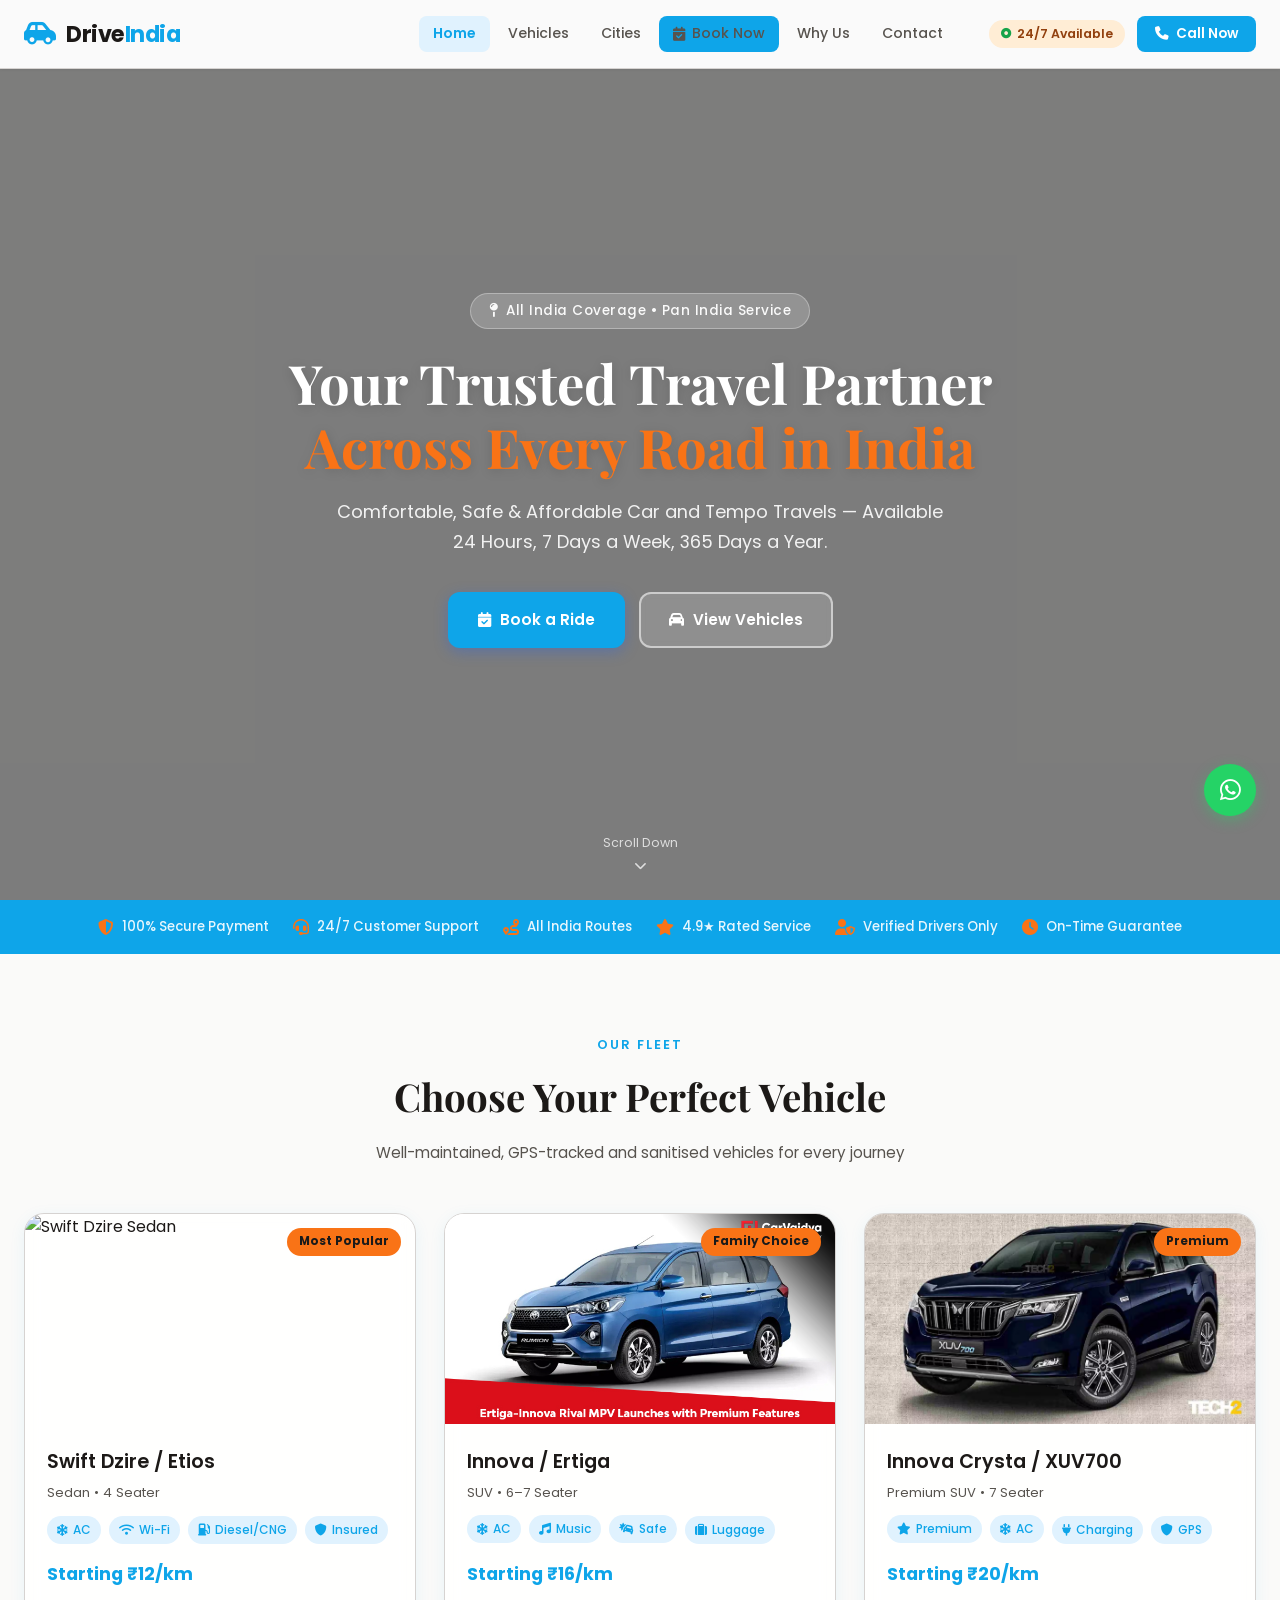
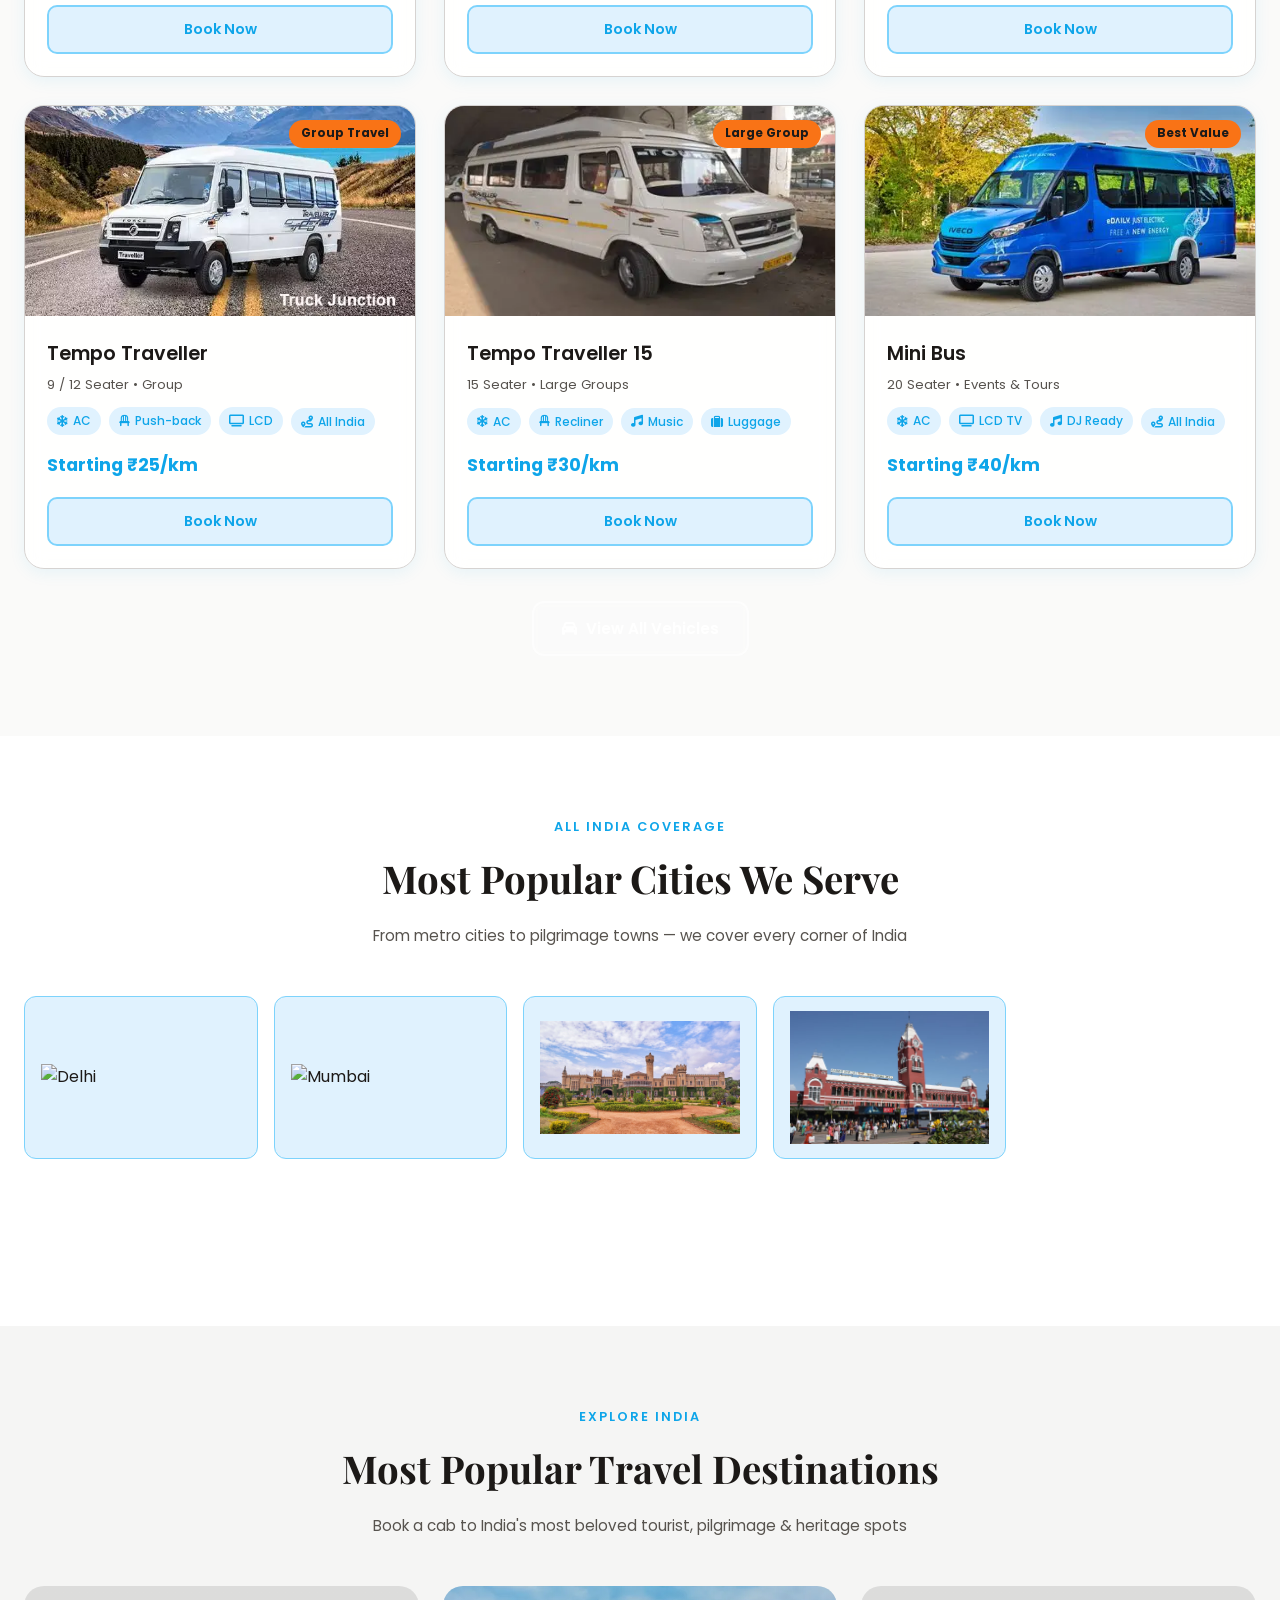
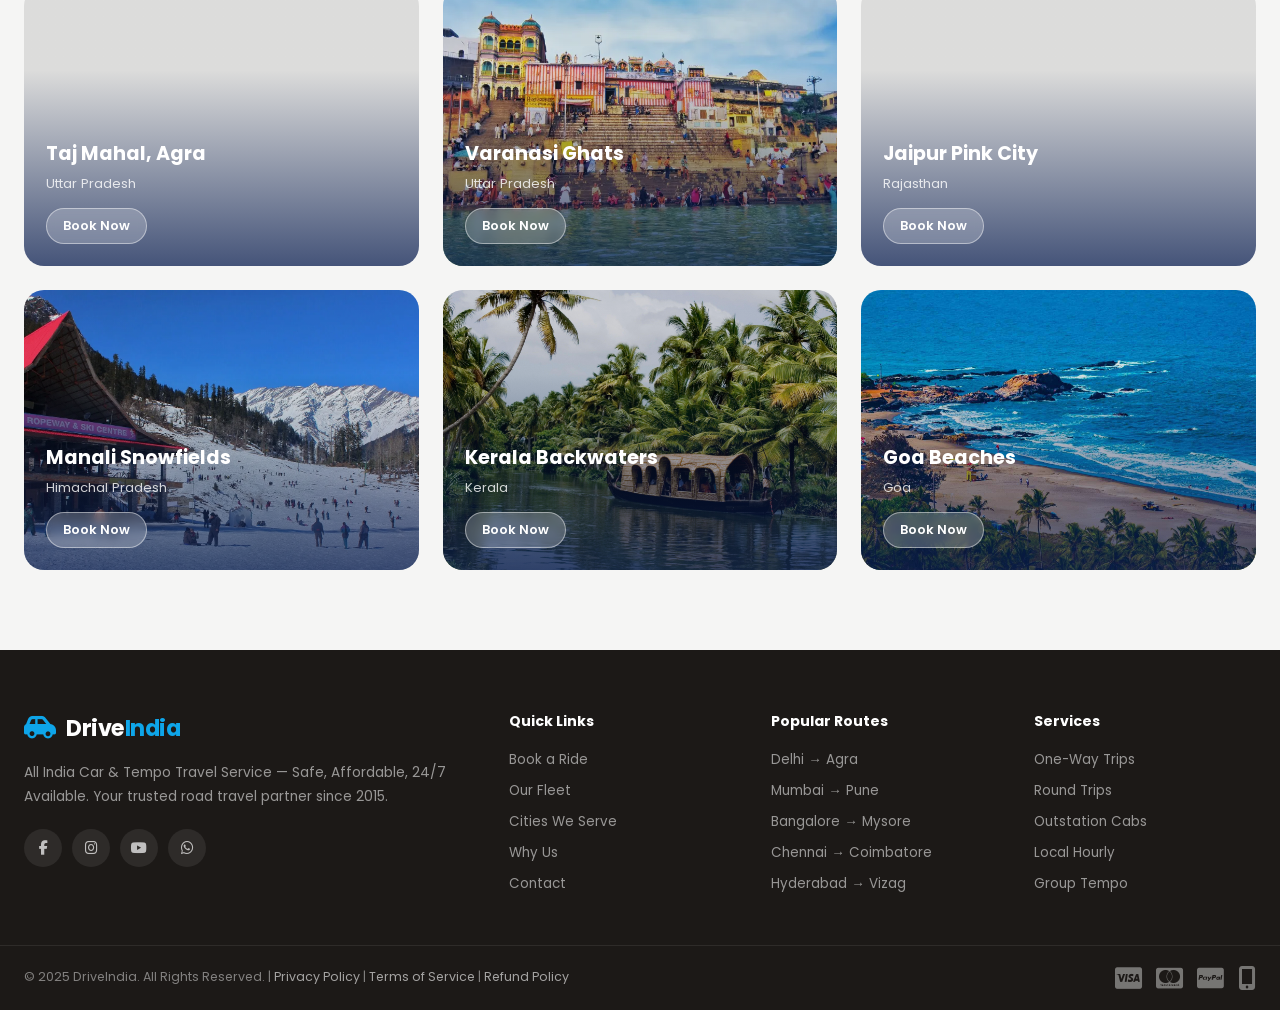
==== commit 589f9241: "first commit" ====
--- a/index.html
+++ b/index.html
@@ -49,15 +49,7 @@
       <h1 class="hero-title">Your Trusted Travel Partner<br><span class="accent">Across Every Road in India</span></h1>
       <p class="hero-subtitle">Comfortable, Safe & Affordable Car and Tempo Travels — Available 24 Hours, 7 Days a Week,
         365 Days a Year.</p>
-      <div class="hero-stats">
-        <div class="stat"><strong>500+</strong><span>Cities Covered</span></div>
-        <div class="stat-divider"></div>
-        <div class="stat"><strong>10,000+</strong><span>Happy Customers</span></div>
-        <div class="stat-divider"></div>
-        <div class="stat"><strong>24/7</strong><span>Support</span></div>
-        <div class="stat-divider"></div>
-        <div class="stat"><strong>100%</strong><span>Secure Booking</span></div>
-      </div>
+
       <div class="hero-btns">
         <a href="booking.html" class="btn-primary"><i class="fas fa-calendar-check"></i> Book a Ride</a>
         <a href="vehicles.html" class="btn-outline"><i class="fas fa-car"></i> View Vehicles</a>
@@ -221,23 +213,15 @@
     <div class="cities-grid">
       <div class="city-card">
         <img src="https://images.unsplash.com/photo-1587474260584-136574528ed5?w=400&q=80" alt="Delhi" />
-        <h3>Delhi</h3>
-        <p>NCR Region</p>
       </div>
       <div class="city-card">
         <img src="https://images.unsplash.com/photo-1570168007204-dfb528c6958f?w=400&q=80" alt="Mumbai" />
-        <h3>Mumbai</h3>
-        <p>Maharashtra</p>
       </div>
       <div class="city-card">
         <img src="/images/bangolore.jpg" alt="Bangalore" />
-        <h3>Bangalore</h3>
-        <p>Karnataka</p>
       </div>
       <div class="city-card">
         <img src="/images/Chennai-bg.avif" alt="Chennai" />
-        <h3>Chennai</h3>
-        <p>Tamil Nadu</p>
       </div>
     </div>
     <div style="text-align:center;margin-top:32px">
--- a/styles.css
+++ b/styles.css
@@ -5,28 +5,28 @@
 
 /* ---- CSS Variables ---- */
 :root {
-  --sky: #EBF4FF;
-  --sky-mid: #D6EAFF;
-  --blue: #2563EB;
-  --blue-dark: #1D4ED8;
-  --blue-light: #BFDBFE;
+  --sky: #E0F2FE;
+  --sky-mid: #BAE6FD;
+  --blue: #0EA5E9;
+  --blue-dark: #0284C7;
+  --blue-light: #7DD3FC;
   --teal: transparent;
   --mint: #F0FDF9;
   --white: #FFFFFF;
-  --offwhite: #F8FAFC;
-  --grey-50: #F9FAFB;
-  --grey-100: #F1F5F9;
-  --grey-200: #E2E8F0;
-  --grey-400: #94A3B8;
-  --grey-600: #475569;
-  --grey-800: #1E293B;
-  --accent: #F59E0B;
-  --accent-light: #FEF9C3;
+  --offwhite: #FAFAF9;
+  --grey-50: #F5F5F4;
+  --grey-100: #E7E5E4;
+  --grey-200: #D6D3D1;
+  --grey-400: #A8A29E;
+  --grey-600: #57534E;
+  --grey-800: #1C1917;
+  --accent: #F97316;
+  --accent-light: #FFEDD5;
   --green: #16A34A;
   --red: #DC2626;
   --shadow-sm: 0 1px 3px rgba(0,0,0,0.06);
-  --shadow-md: 0 4px 16px rgba(37,99,235,0.08);
-  --shadow-lg: 0 8px 32px rgba(37,99,235,0.12);
+  --shadow-md: 0 4px 16px rgba(14,165,233,0.08);
+  --shadow-lg: 0 8px 32px rgba(14,165,233,0.12);
   --radius: 12px;
   --radius-lg: 20px;
   --font-body: 'Poppins', sans-serif;
@@ -147,14 +147,13 @@
 .hero {
   min-height: 100vh;
   background:
-    linear-gradient(135deg, rgba(37,99,235,0.88) 0%, rgba(14,165,233,0.80) 60%, rgba(37,99,235,0.70) 100%),
     url('https://images.unsplash.com/photo-1469854523086-cc02fe5d8800?w=1600&q=80') center/cover no-repeat;
   display: flex; align-items: center; justify-content: center; flex-direction: column;
   padding: 100px 24px 60px;
   text-align: center;
   position: relative;
 }
-.hero-overlay { position: absolute; inset: 0; background: rgba(10,30,80,0.18); }
+.hero-overlay { position: absolute; inset: 0; background: rgba(0,0,0,0.5); }
 .hero-content { position: relative; z-index: 1; max-width: 860px; }
 .hero-eyebrow {
   display: inline-flex; align-items: center; gap: 8px;
